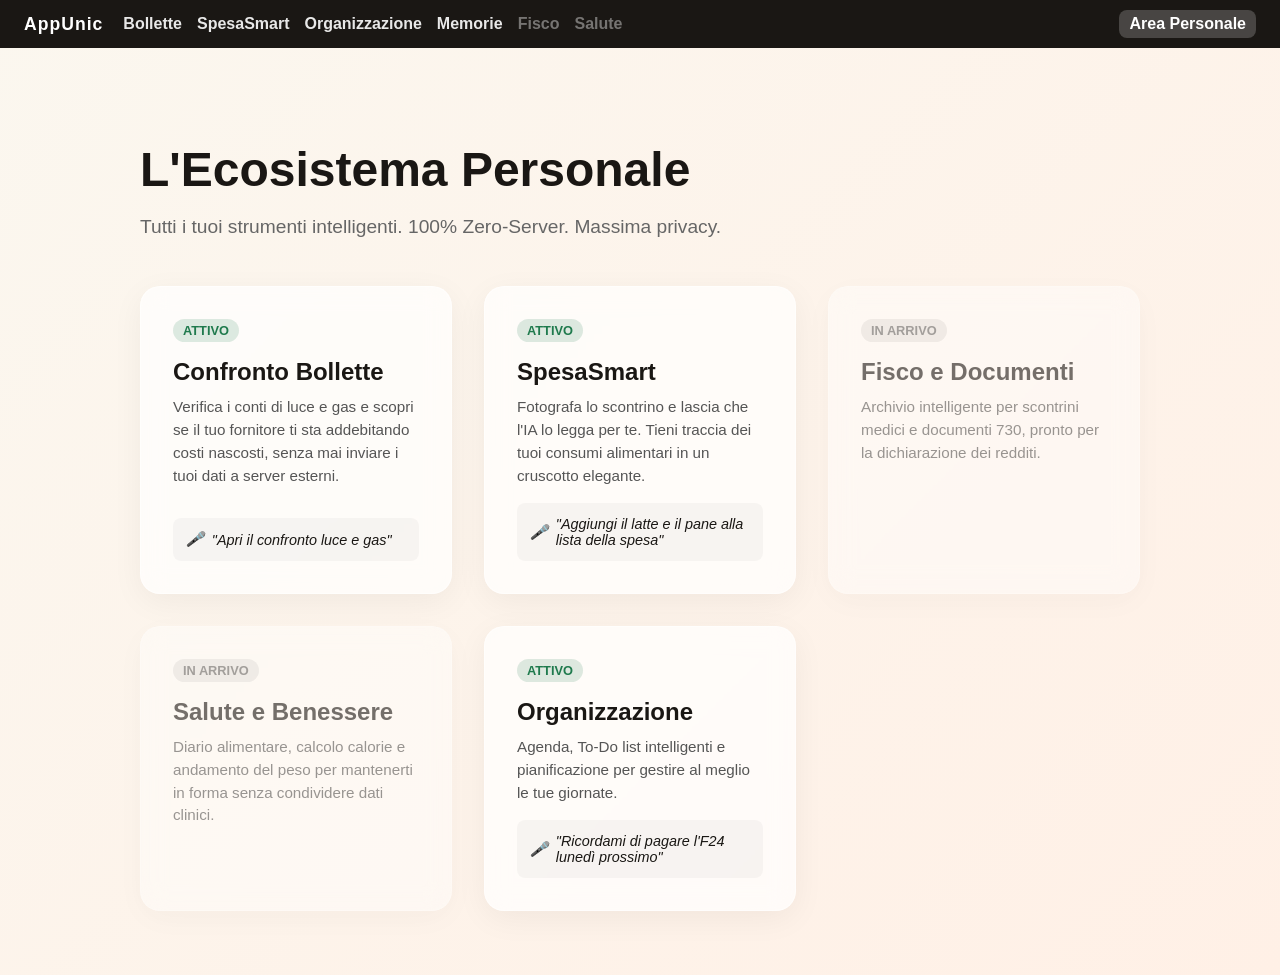
==== index.html @ 3f3c7faf "Aggiornamento del sito — 2026-08-24" ====
<!doctype html>
<html lang="it">
  <head>
    <meta charset="UTF-8" />
    <meta name="viewport" content="width=device-width, initial-scale=1.0" />
    <title>Ecosistema AppUnic</title>
    <meta name="description" content="Il tuo ecosistema intelligente e 100% Zero-Server. Bollette, Spesa e molto altro, nel massimo rispetto della tua privacy." />
    <style>
      :root {
        --carta: #FBF7EF;
        --inchiostro: #1A1714;
        --mandarino: #FF6A2B;
        --basilico: #1F7A4D;
        --sans: -apple-system, BlinkMacSystemFont, 'Segoe UI', Roboto, Helvetica, Arial, sans-serif;
      }
      body {
        margin: 0;
        font-family: var(--sans);
        background: linear-gradient(135deg, var(--carta) 0%, #fff0e6 100%);
        color: var(--inchiostro);
        min-height: 100vh;
      }
      nav {
        background: var(--inchiostro);
        color: white;
        padding: 15px 24px;
        display: flex;
        justify-content: space-between;
        align-items: center;
      }
      .brand {
        font-weight: 800;
        font-size: 1.4rem;
        letter-spacing: 1px;
        text-decoration: none;
        color: white;
      }
      .container {
        max-width: 1000px;
        margin: 0 auto;
        padding: 4rem 2rem;
      }
      h1 {
        font-size: 3rem;
        margin-bottom: 0.5rem;
        line-height: 1.1;
      }
      p.subtitle {
        font-size: 1.2rem;
        color: #666;
        margin-bottom: 3rem;
      }
      .grid {
        display: grid;
        grid-template-columns: repeat(auto-fill, minmax(300px, 1fr));
        gap: 2rem;
      }
      .card {
        background: rgba(255, 255, 255, 0.7);
        backdrop-filter: blur(12px);
        border: 1px solid rgba(255, 255, 255, 0.5);
        border-radius: 20px;
        padding: 2rem;
        text-decoration: none;
        color: var(--inchiostro);
        box-shadow: 0 8px 32px rgba(26, 23, 20, 0.05);
        transition: transform 0.2s ease, box-shadow 0.2s ease;
        display: flex;
        flex-direction: column;
      }
      .card:hover {
        transform: translateY(-5px);
        box-shadow: 0 15px 40px rgba(26, 23, 20, 0.1);
      }
      .card.disabled {
        opacity: 0.6;
        pointer-events: none;
      }
      .card h2 {
        margin: 0 0 10px 0;
        font-size: 1.5rem;
      }
      .card p {
        margin: 0;
        color: #555;
        font-size: 0.95rem;
        line-height: 1.5;
        flex-grow: 1;
      }
      .status {
        display: inline-block;
        padding: 4px 10px;
        border-radius: 20px;
        font-size: 0.8rem;
        font-weight: bold;
        margin-bottom: 1rem;
        align-self: flex-start;
      }
      .status.active {
        background: rgba(31, 122, 77, 0.15);
        color: var(--basilico);
      }
      .status.soon {
        background: rgba(26, 23, 20, 0.1);
        color: #666;
      }
      .voice-example {
        margin-top: 1rem;
        padding: 0.8rem;
        background: rgba(0,0,0,0.03);
        border-radius: 8px;
        font-size: 0.9rem;
        color: var(--inchiostro-tenue);
        font-style: italic;
        display: flex;
        align-items: center;
        gap: 8px;
      }
      .btn-personale {
        background: rgba(255, 255, 255, 0.2);
        color: white;
        padding: 8px 16px;
        border-radius: 8px;
        text-decoration: none;
        font-weight: bold;
        font-size: 0.95rem;
        transition: background 0.2s ease;
      }
      .btn-personale:hover {
        background: rgba(255, 255, 255, 0.3);
      }
    </style>
  </head>
  <body>
    <nav style="background: var(--inchiostro, #1A1714); color: white; padding: 10px 24px; display: flex; gap: 20px; align-items: center; position: sticky; top: 0; z-index: 1000;">
      <a href="./index.html" class="brand" style="font-weight: 800; font-size: 1.1rem; letter-spacing: 1px; color: white; text-decoration: none;">AppUnic</a>
      <div style="display: flex; gap: 15px; flex-wrap: wrap;">
        <a href="./bollette.html" style="color: white; text-decoration: none; font-weight: bold; opacity: 0.9;">Bollette</a>
        <a href="./spesasmart.html" style="color: white; text-decoration: none; font-weight: bold; opacity: 0.9;">SpesaSmart</a>
        <a href="./organizzazione.html" style="color: white; text-decoration: none; font-weight: bold; opacity: 0.9;">Organizzazione</a>
        <a href="./memorie.html" style="color: white; text-decoration: none; font-weight: bold; opacity: 0.9;">Memorie</a>
        <a href="#" style="color: white; text-decoration: none; font-weight: bold; opacity: 0.4; cursor: not-allowed;">Fisco</a>
        <a href="#" style="color: white; text-decoration: none; font-weight: bold; opacity: 0.4; cursor: not-allowed;">Salute</a>
      </div>
      <a href="./area-personale.html" style="margin-left: auto; color: white; text-decoration: none; padding: 5px 10px; font-weight: bold; background: rgba(255, 255, 255, 0.2); border-radius: 8px;">Area Personale</a>
    </nav>
    <div class="container">
      <h1>L'Ecosistema Personale</h1>
      <p class="subtitle">Tutti i tuoi strumenti intelligenti. 100% Zero-Server. Massima privacy.</p>
      
      <div class="grid">
        <a href="./bollette.html" class="card">
          <span class="status active">ATTIVO</span>
          <h2>Confronto Bollette</h2>
          <p>Verifica i conti di luce e gas e scopri se il tuo fornitore ti sta addebitando costi nascosti, senza mai inviare i tuoi dati a server esterni.</p>
          <div class="voice-example">
            <span>🎤</span> "Apri il confronto luce e gas"
          </div>
        </a>
        
        <a href="./spesasmart.html" class="card">
          <span class="status active">ATTIVO</span>
          <h2>SpesaSmart</h2>
          <p>Fotografa lo scontrino e lascia che l'IA lo legga per te. Tieni traccia dei tuoi consumi alimentari in un cruscotto elegante.</p>
          <div class="voice-example">
            <span>🎤</span> "Aggiungi il latte e il pane alla lista della spesa"
          </div>
        </a>
        
        <div class="card disabled">
          <span class="status soon">IN ARRIVO</span>
          <h2>Fisco e Documenti</h2>
          <p>Archivio intelligente per scontrini medici e documenti 730, pronto per la dichiarazione dei redditi.</p>
        </div>

        <div class="card disabled">
          <span class="status soon">IN ARRIVO</span>
          <h2>Salute e Benessere</h2>
          <p>Diario alimentare, calcolo calorie e andamento del peso per mantenerti in forma senza condividere dati clinici.</p>
        </div>

        <a href="./organizzazione.html" class="card">
          <span class="status active">ATTIVO</span>
          <h2>Organizzazione</h2>
          <p>Agenda, To-Do list intelligenti e pianificazione per gestire al meglio le tue giornate.</p>
          <div class="voice-example">
            <span>🎤</span> "Ricordami di pagare l'F24 lunedì prossimo"
          </div>
        </a>
      </div>
    </div>
  </body>
</html>
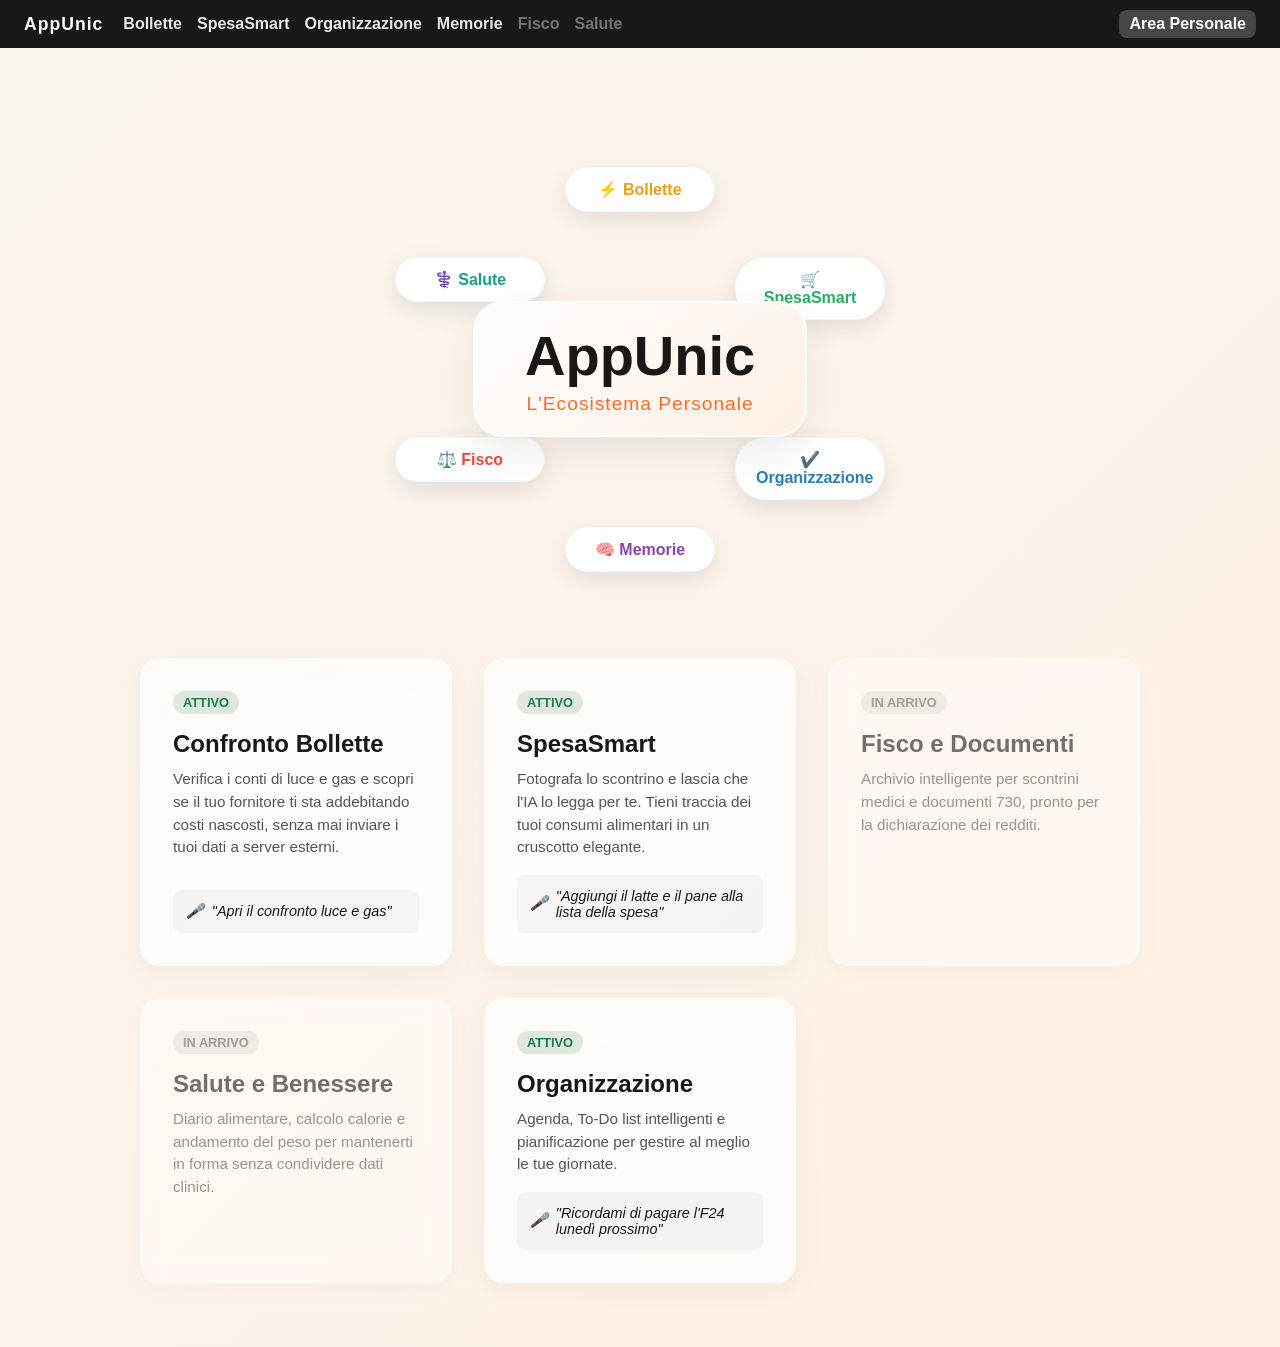
==== commit 658a05a6: "Aggiornamento del sito — 2026-08-25" ====
--- a/index.html
+++ b/index.html
@@ -128,6 +128,90 @@
       }
       .btn-personale:hover {
         background: rgba(255, 255, 255, 0.3);
+      }
+      
+      /* Stili Animazione Home */
+      .hero-animation {
+        position: relative;
+        width: 100%;
+        height: 450px;
+        display: flex;
+        justify-content: center;
+        align-items: center;
+        margin: 2rem 0 4rem 0;
+      }
+      .hero-center {
+        position: relative;
+        font-size: 3.5rem;
+        font-weight: 900;
+        color: var(--inchiostro);
+        z-index: 10;
+        animation: popIn 1s cubic-bezier(0.175, 0.885, 0.32, 1.275) forwards;
+        background: rgba(255, 255, 255, 0.8);
+        backdrop-filter: blur(10px);
+        -webkit-backdrop-filter: blur(10px);
+        padding: 20px 50px;
+        border-radius: 30px;
+        box-shadow: 0 15px 40px rgba(0,0,0,0.08);
+        border: 2px solid rgba(255, 255, 255, 0.9);
+        text-align: center;
+        background: linear-gradient(135deg, rgba(255,255,255,0.9) 0%, rgba(255,240,230,0.9) 100%);
+      }
+      .hero-center span {
+        display: block;
+        font-size: 1.2rem;
+        font-weight: 500;
+        color: var(--mandarino);
+        margin-top: 5px;
+        letter-spacing: 1px;
+      }
+      .service-orb {
+        position: absolute;
+        top: 50%;
+        left: 50%;
+        background: white;
+        padding: 12px 20px;
+        border-radius: 30px;
+        font-weight: bold;
+        color: var(--inchiostro);
+        box-shadow: 0 8px 25px rgba(0,0,0,0.1);
+        border: 1px solid rgba(0,0,0,0.03);
+        opacity: 0;
+        margin-top: -22px; 
+        margin-left: -75px; 
+        text-align: center;
+        width: 150px;
+        box-sizing: border-box;
+        z-index: 5;
+      }
+      
+      .orb-1 { animation: popOrb1 0.7s cubic-bezier(0.175, 0.885, 0.32, 1.275) forwards; animation-delay: 0.5s; color: #f39c12; }
+      .orb-2 { animation: popOrb2 0.7s cubic-bezier(0.175, 0.885, 0.32, 1.275) forwards; animation-delay: 0.9s; color: #27ae60; }
+      .orb-3 { animation: popOrb3 0.7s cubic-bezier(0.175, 0.885, 0.32, 1.275) forwards; animation-delay: 1.3s; color: #2980b9; }
+      .orb-4 { animation: popOrb4 0.7s cubic-bezier(0.175, 0.885, 0.32, 1.275) forwards; animation-delay: 1.7s; color: #8e44ad; }
+      .orb-5 { animation: popOrb5 0.7s cubic-bezier(0.175, 0.885, 0.32, 1.275) forwards; animation-delay: 2.1s; color: #e74c3c; }
+      .orb-6 { animation: popOrb6 0.7s cubic-bezier(0.175, 0.885, 0.32, 1.275) forwards; animation-delay: 2.5s; color: #16a085; }
+
+      @keyframes popIn {
+        0% { opacity: 0; transform: scale(0.5); }
+        100% { opacity: 1; transform: scale(1); }
+      }
+      @keyframes popOrb1 { 100% { opacity: 1; transform: translate(0, -180px); } }
+      @keyframes popOrb2 { 100% { opacity: 1; transform: translate(170px, -90px); } }
+      @keyframes popOrb3 { 100% { opacity: 1; transform: translate(170px, 90px); } }
+      @keyframes popOrb4 { 100% { opacity: 1; transform: translate(0, 180px); } }
+      @keyframes popOrb5 { 100% { opacity: 1; transform: translate(-170px, 90px); } }
+      @keyframes popOrb6 { 100% { opacity: 1; transform: translate(-170px, -90px); } }
+
+      @media (max-width: 600px) {
+        .hero-animation { height: 350px; }
+        .hero-center { font-size: 2.5rem; padding: 15px 30px; }
+        @keyframes popOrb1 { 100% { opacity: 1; transform: translate(0, -140px); } }
+        @keyframes popOrb2 { 100% { opacity: 1; transform: translate(120px, -70px); } }
+        @keyframes popOrb3 { 100% { opacity: 1; transform: translate(120px, 70px); } }
+        @keyframes popOrb4 { 100% { opacity: 1; transform: translate(0, 140px); } }
+        @keyframes popOrb5 { 100% { opacity: 1; transform: translate(-120px, 70px); } }
+        @keyframes popOrb6 { 100% { opacity: 1; transform: translate(-120px, -70px); } }
       }
     </style>
   </head>
@@ -144,9 +228,24 @@
       </div>
       <a href="./area-personale.html" style="margin-left: auto; color: white; text-decoration: none; padding: 5px 10px; font-weight: bold; background: rgba(255, 255, 255, 0.2); border-radius: 8px;">Area Personale</a>
     </nav>
+    
     <div class="container">
-      <h1>L'Ecosistema Personale</h1>
-      <p class="subtitle">Tutti i tuoi strumenti intelligenti. 100% Zero-Server. Massima privacy.</p>
+      
+      <!-- Sezione Animata Hero -->
+      <div class="hero-animation">
+        <div class="service-orb orb-1">⚡ Bollette</div>
+        <div class="service-orb orb-2">🛒 SpesaSmart</div>
+        <div class="service-orb orb-3">✔️ Organizzazione</div>
+        <div class="service-orb orb-4">🧠 Memorie</div>
+        <div class="service-orb orb-5">⚖️ Fisco</div>
+        <div class="service-orb orb-6">⚕️ Salute</div>
+        
+        <div class="hero-center">
+          AppUnic
+          <span>L'Ecosistema Personale</span>
+        </div>
+      </div>
+
       
       <div class="grid">
         <a href="./bollette.html" class="card">
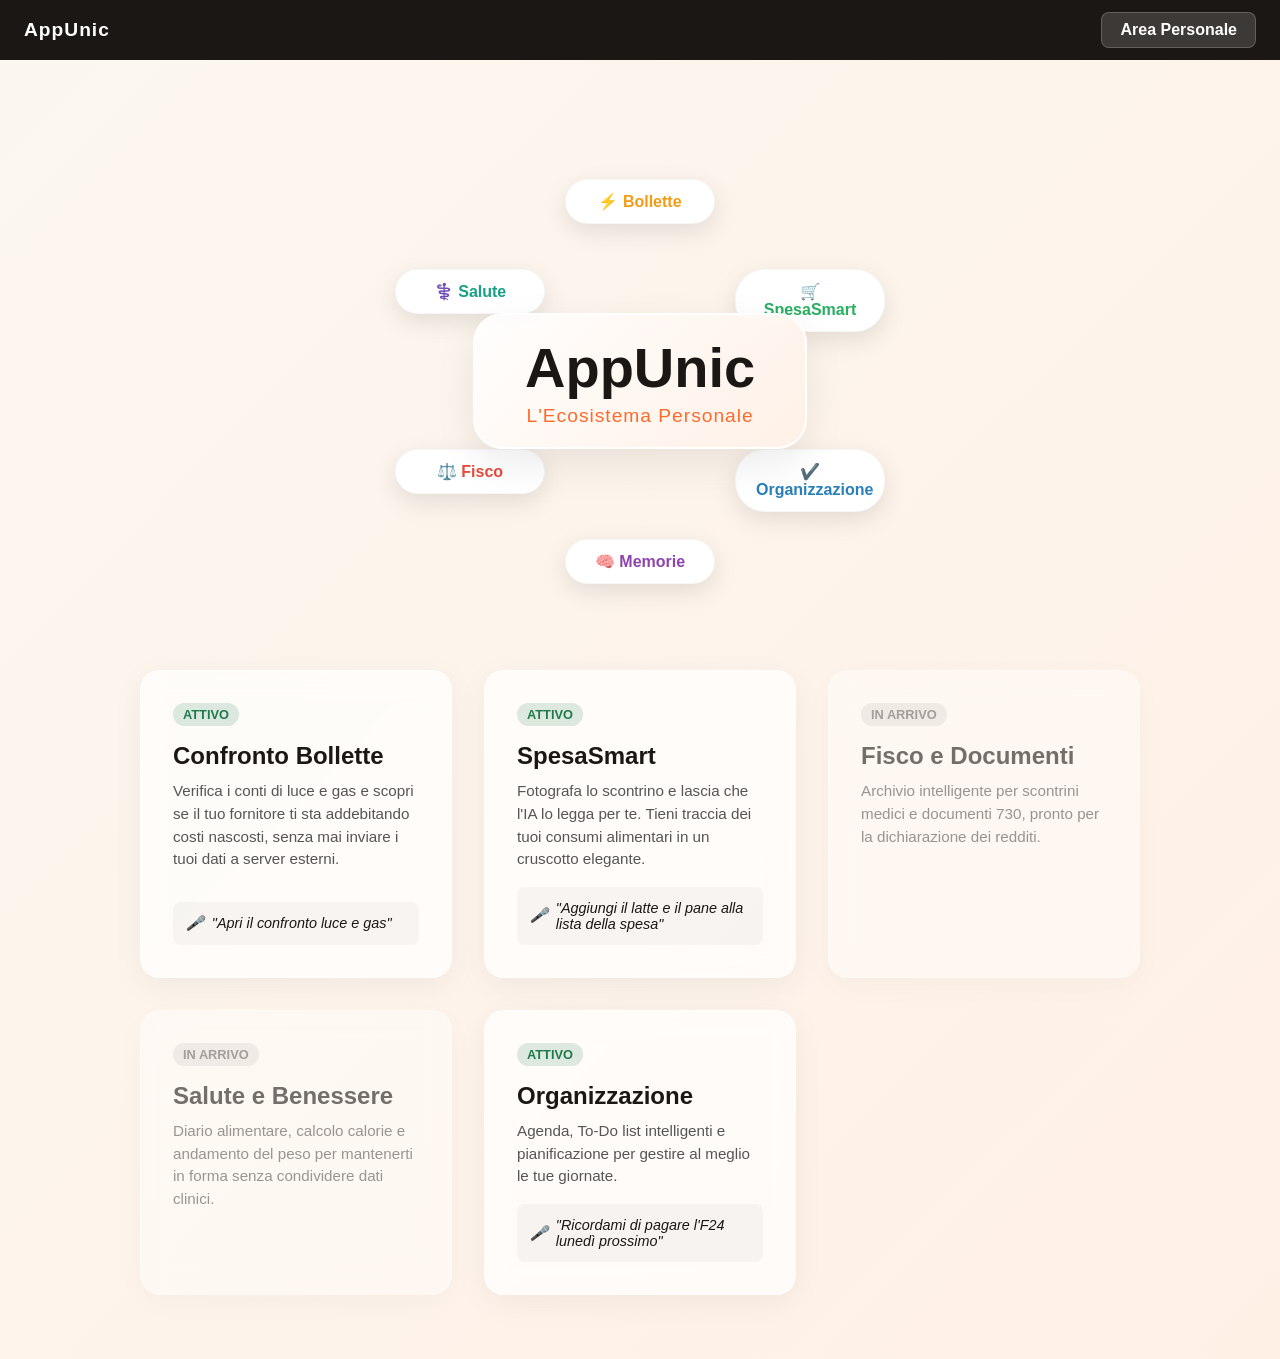
==== commit 41d45785: "Aggiornamento del sito — 2026-08-25" ====
--- a/index.html
+++ b/index.html
@@ -216,17 +216,9 @@
     </style>
   </head>
   <body>
-    <nav style="background: var(--inchiostro, #1A1714); color: white; padding: 10px 24px; display: flex; gap: 20px; align-items: center; position: sticky; top: 0; z-index: 1000;">
-      <a href="./index.html" class="brand" style="font-weight: 800; font-size: 1.1rem; letter-spacing: 1px; color: white; text-decoration: none;">AppUnic</a>
-      <div style="display: flex; gap: 15px; flex-wrap: wrap;">
-        <a href="./bollette.html" style="color: white; text-decoration: none; font-weight: bold; opacity: 0.9;">Bollette</a>
-        <a href="./spesasmart.html" style="color: white; text-decoration: none; font-weight: bold; opacity: 0.9;">SpesaSmart</a>
-        <a href="./organizzazione.html" style="color: white; text-decoration: none; font-weight: bold; opacity: 0.9;">Organizzazione</a>
-        <a href="./memorie.html" style="color: white; text-decoration: none; font-weight: bold; opacity: 0.9;">Memorie</a>
-        <a href="#" style="color: white; text-decoration: none; font-weight: bold; opacity: 0.4; cursor: not-allowed;">Fisco</a>
-        <a href="#" style="color: white; text-decoration: none; font-weight: bold; opacity: 0.4; cursor: not-allowed;">Salute</a>
-      </div>
-      <a href="./area-personale.html" style="margin-left: auto; color: white; text-decoration: none; padding: 5px 10px; font-weight: bold; background: rgba(255, 255, 255, 0.2); border-radius: 8px;">Area Personale</a>
+    <nav style="background: var(--inchiostro, #1A1714); color: white; padding: 12px 24px; display: flex; justify-content: space-between; align-items: center; position: sticky; top: 0; z-index: 1000;">
+      <a href="./index.html" class="brand" style="font-weight: 800; font-size: 1.2rem; letter-spacing: 1px; color: white; text-decoration: none;">AppUnic</a>
+      <a href="./area-personale.html" style="color: white; text-decoration: none; padding: 8px 18px; font-weight: bold; background: rgba(255, 255, 255, 0.15); border-radius: 8px; transition: all 0.2s; border: 1px solid rgba(255,255,255,0.2);">Area Personale</a>
     </nav>
     
     <div class="container">
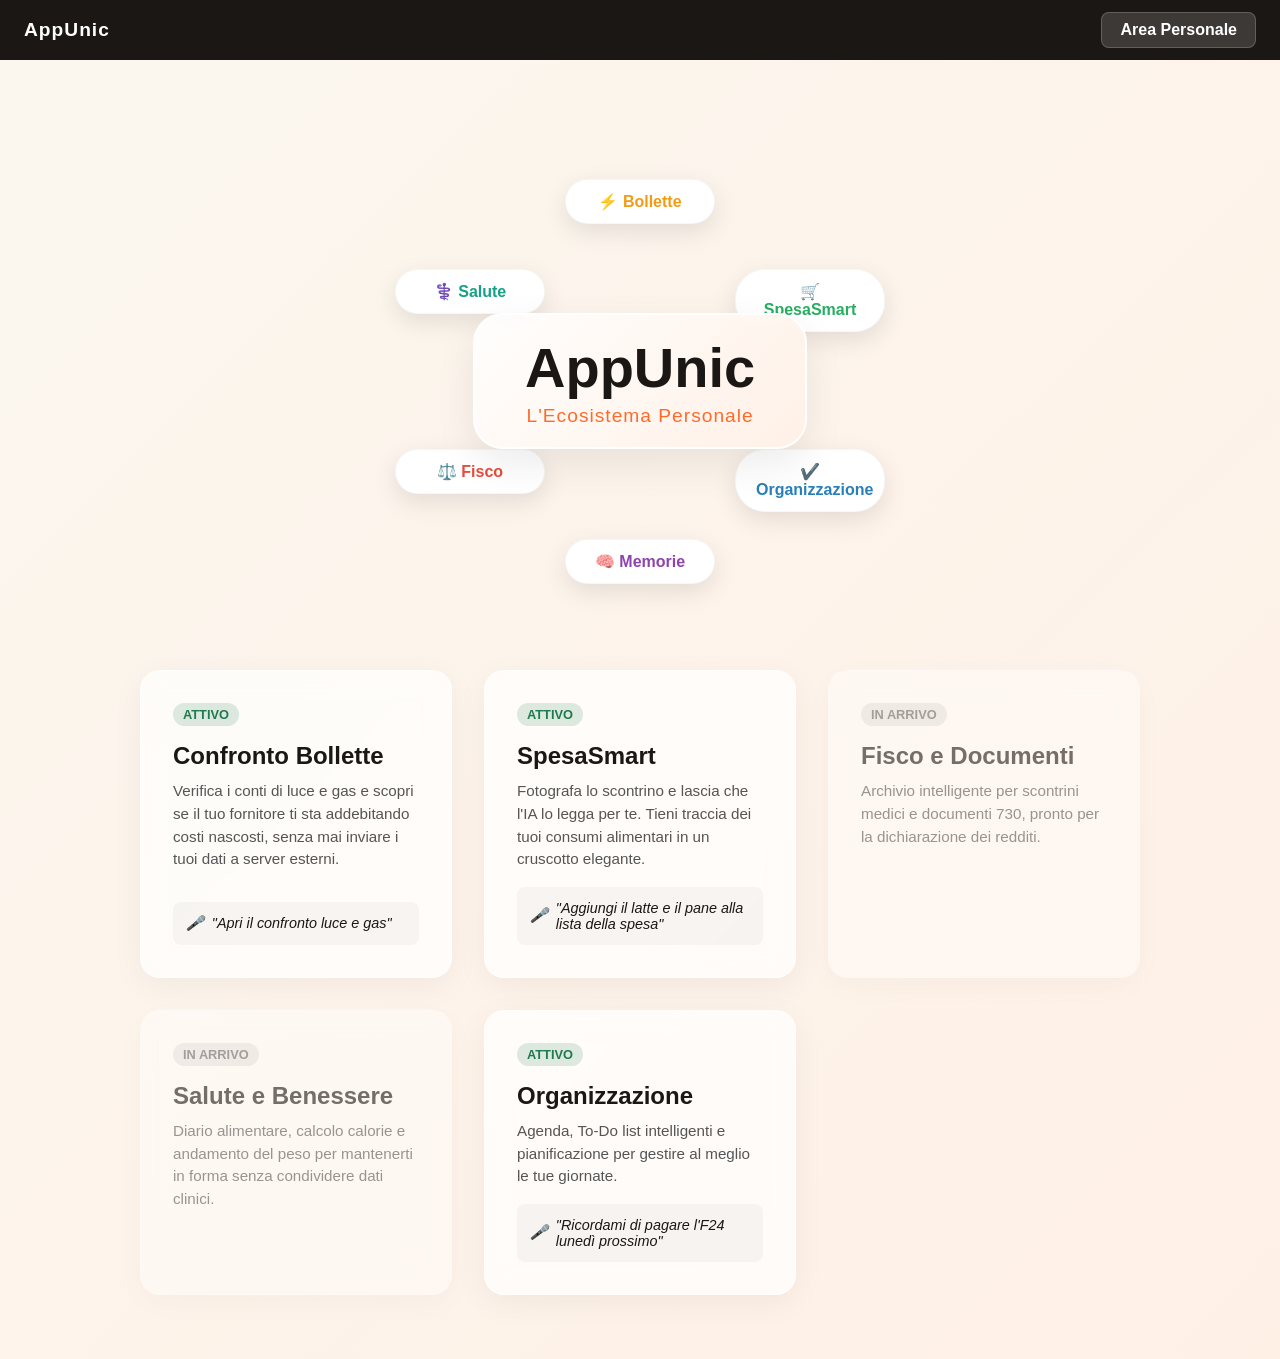
==== commit fcdaffe0: "Aggiornamento del sito — 2026-08-25" ====
--- a/index.html
+++ b/index.html
@@ -61,20 +61,19 @@
         border: 1px solid rgba(255, 255, 255, 0.5);
         border-radius: 20px;
         padding: 2rem;
-        text-decoration: none;
         color: var(--inchiostro);
         box-shadow: 0 8px 32px rgba(26, 23, 20, 0.05);
         transition: transform 0.2s ease, box-shadow 0.2s ease;
         display: flex;
         flex-direction: column;
+        cursor: default;
       }
       .card:hover {
-        transform: translateY(-5px);
-        box-shadow: 0 15px 40px rgba(26, 23, 20, 0.1);
+        transform: translateY(-3px);
+        box-shadow: 0 12px 36px rgba(26, 23, 20, 0.08);
       }
       .card.disabled {
         opacity: 0.6;
-        pointer-events: none;
       }
       .card h2 {
         margin: 0 0 10px 0;
@@ -240,23 +239,23 @@
 
       
       <div class="grid">
-        <a href="./bollette.html" class="card">
+        <div class="card">
           <span class="status active">ATTIVO</span>
           <h2>Confronto Bollette</h2>
           <p>Verifica i conti di luce e gas e scopri se il tuo fornitore ti sta addebitando costi nascosti, senza mai inviare i tuoi dati a server esterni.</p>
           <div class="voice-example">
             <span>🎤</span> "Apri il confronto luce e gas"
           </div>
-        </a>
+        </div>
         
-        <a href="./spesasmart.html" class="card">
+        <div class="card">
           <span class="status active">ATTIVO</span>
           <h2>SpesaSmart</h2>
           <p>Fotografa lo scontrino e lascia che l'IA lo legga per te. Tieni traccia dei tuoi consumi alimentari in un cruscotto elegante.</p>
           <div class="voice-example">
             <span>🎤</span> "Aggiungi il latte e il pane alla lista della spesa"
           </div>
-        </a>
+        </div>
         
         <div class="card disabled">
           <span class="status soon">IN ARRIVO</span>
@@ -270,14 +269,14 @@
           <p>Diario alimentare, calcolo calorie e andamento del peso per mantenerti in forma senza condividere dati clinici.</p>
         </div>
 
-        <a href="./organizzazione.html" class="card">
+        <div class="card">
           <span class="status active">ATTIVO</span>
           <h2>Organizzazione</h2>
           <p>Agenda, To-Do list intelligenti e pianificazione per gestire al meglio le tue giornate.</p>
           <div class="voice-example">
             <span>🎤</span> "Ricordami di pagare l'F24 lunedì prossimo"
           </div>
-        </a>
+        </div>
       </div>
     </div>
   </body>
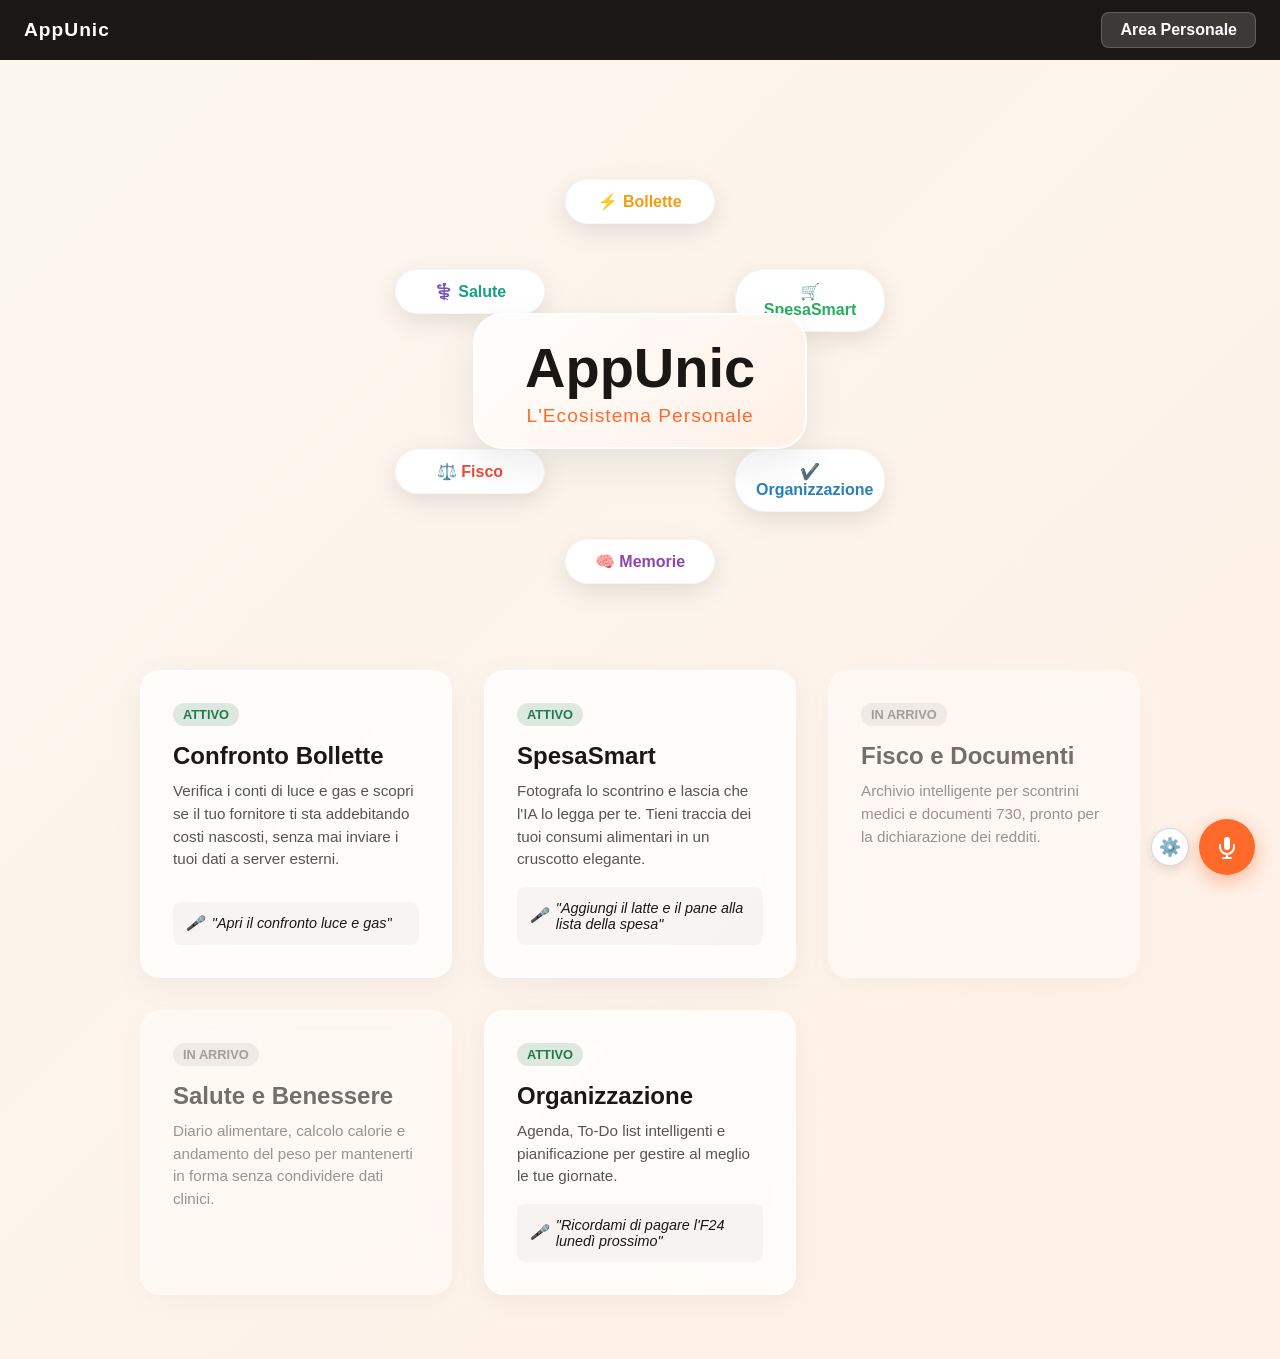
==== commit ac5316fa: "Aggiornamento del sito — 2026-08-25" ====
--- a/index.html
+++ b/index.html
@@ -1,10 +1,10 @@
-<!doctype html>
-<html lang="it">
-  <head>
-    <meta charset="UTF-8" />
-    <meta name="viewport" content="width=device-width, initial-scale=1.0" />
-    <title>Ecosistema AppUnic</title>
-    <meta name="description" content="Il tuo ecosistema intelligente e 100% Zero-Server. Bollette, Spesa e molto altro, nel massimo rispetto della tua privacy." />
+<!doctype html>
+<html lang="it">
+  <head>
+    <meta charset="UTF-8" />
+    <meta name="viewport" content="width=device-width, initial-scale=1.0" />
+    <title>Ecosistema AppUnic</title>
+    <meta name="description" content="Il tuo ecosistema intelligente e 100% Zero-Server. Bollette, Spesa e molto altro, nel massimo rispetto della tua privacy." />
     <style>
       :root {
         --carta: #FBF7EF;
@@ -212,72 +212,75 @@
         @keyframes popOrb5 { 100% { opacity: 1; transform: translate(-120px, 70px); } }
         @keyframes popOrb6 { 100% { opacity: 1; transform: translate(-120px, -70px); } }
       }
-    </style>
-  </head>
-  <body>
-    <nav style="background: var(--inchiostro, #1A1714); color: white; padding: 12px 24px; display: flex; justify-content: space-between; align-items: center; position: sticky; top: 0; z-index: 1000;">
-      <a href="./index.html" class="brand" style="font-weight: 800; font-size: 1.2rem; letter-spacing: 1px; color: white; text-decoration: none;">AppUnic</a>
-      <a href="./area-personale.html" style="color: white; text-decoration: none; padding: 8px 18px; font-weight: bold; background: rgba(255, 255, 255, 0.15); border-radius: 8px; transition: all 0.2s; border: 1px solid rgba(255,255,255,0.2);">Area Personale</a>
-    </nav>
-    
-    <div class="container">
-      
-      <!-- Sezione Animata Hero -->
-      <div class="hero-animation">
-        <div class="service-orb orb-1">⚡ Bollette</div>
-        <div class="service-orb orb-2">🛒 SpesaSmart</div>
-        <div class="service-orb orb-3">✔️ Organizzazione</div>
-        <div class="service-orb orb-4">🧠 Memorie</div>
-        <div class="service-orb orb-5">⚖️ Fisco</div>
-        <div class="service-orb orb-6">⚕️ Salute</div>
-        
-        <div class="hero-center">
-          AppUnic
-          <span>L'Ecosistema Personale</span>
-        </div>
-      </div>
-
-      
-      <div class="grid">
-        <div class="card">
-          <span class="status active">ATTIVO</span>
-          <h2>Confronto Bollette</h2>
-          <p>Verifica i conti di luce e gas e scopri se il tuo fornitore ti sta addebitando costi nascosti, senza mai inviare i tuoi dati a server esterni.</p>
-          <div class="voice-example">
-            <span>🎤</span> "Apri il confronto luce e gas"
-          </div>
-        </div>
-        
-        <div class="card">
-          <span class="status active">ATTIVO</span>
-          <h2>SpesaSmart</h2>
-          <p>Fotografa lo scontrino e lascia che l'IA lo legga per te. Tieni traccia dei tuoi consumi alimentari in un cruscotto elegante.</p>
-          <div class="voice-example">
-            <span>🎤</span> "Aggiungi il latte e il pane alla lista della spesa"
-          </div>
-        </div>
-        
-        <div class="card disabled">
-          <span class="status soon">IN ARRIVO</span>
-          <h2>Fisco e Documenti</h2>
-          <p>Archivio intelligente per scontrini medici e documenti 730, pronto per la dichiarazione dei redditi.</p>
-        </div>
-
-        <div class="card disabled">
-          <span class="status soon">IN ARRIVO</span>
-          <h2>Salute e Benessere</h2>
-          <p>Diario alimentare, calcolo calorie e andamento del peso per mantenerti in forma senza condividere dati clinici.</p>
-        </div>
-
-        <div class="card">
-          <span class="status active">ATTIVO</span>
-          <h2>Organizzazione</h2>
-          <p>Agenda, To-Do list intelligenti e pianificazione per gestire al meglio le tue giornate.</p>
-          <div class="voice-example">
-            <span>🎤</span> "Ricordami di pagare l'F24 lunedì prossimo"
-          </div>
-        </div>
-      </div>
-    </div>
-  </body>
-</html>
+    </style>
+    <script type="module" crossorigin src="./assets/VoiceAssistant-Clf6S8ew.js"></script>
+    <script type="module" crossorigin src="./assets/globalVoice-tp6Gybrb.js"></script>
+  </head>
+  <body>
+    <nav style="background: var(--inchiostro, #1A1714); color: white; padding: 12px 24px; display: flex; justify-content: space-between; align-items: center; position: sticky; top: 0; z-index: 1000;">
+      <a href="./index.html" class="brand" style="font-weight: 800; font-size: 1.2rem; letter-spacing: 1px; color: white; text-decoration: none;">AppUnic</a>
+      <a href="./area-personale.html" style="color: white; text-decoration: none; padding: 8px 18px; font-weight: bold; background: rgba(255, 255, 255, 0.15); border-radius: 8px; transition: all 0.2s; border: 1px solid rgba(255,255,255,0.2);">Area Personale</a>
+    </nav>
+    
+    <div class="container">
+      
+      <!-- Sezione Animata Hero -->
+      <div class="hero-animation">
+        <div class="service-orb orb-1">⚡ Bollette</div>
+        <div class="service-orb orb-2">🛒 SpesaSmart</div>
+        <div class="service-orb orb-3">✔️ Organizzazione</div>
+        <div class="service-orb orb-4">🧠 Memorie</div>
+        <div class="service-orb orb-5">⚖️ Fisco</div>
+        <div class="service-orb orb-6">⚕️ Salute</div>
+        
+        <div class="hero-center">
+          AppUnic
+          <span>L'Ecosistema Personale</span>
+        </div>
+      </div>
+
+      
+      <div class="grid">
+        <div class="card">
+          <span class="status active">ATTIVO</span>
+          <h2>Confronto Bollette</h2>
+          <p>Verifica i conti di luce e gas e scopri se il tuo fornitore ti sta addebitando costi nascosti, senza mai inviare i tuoi dati a server esterni.</p>
+          <div class="voice-example">
+            <span>🎤</span> "Apri il confronto luce e gas"
+          </div>
+        </div>
+        
+        <div class="card">
+          <span class="status active">ATTIVO</span>
+          <h2>SpesaSmart</h2>
+          <p>Fotografa lo scontrino e lascia che l'IA lo legga per te. Tieni traccia dei tuoi consumi alimentari in un cruscotto elegante.</p>
+          <div class="voice-example">
+            <span>🎤</span> "Aggiungi il latte e il pane alla lista della spesa"
+          </div>
+        </div>
+        
+        <div class="card disabled">
+          <span class="status soon">IN ARRIVO</span>
+          <h2>Fisco e Documenti</h2>
+          <p>Archivio intelligente per scontrini medici e documenti 730, pronto per la dichiarazione dei redditi.</p>
+        </div>
+
+        <div class="card disabled">
+          <span class="status soon">IN ARRIVO</span>
+          <h2>Salute e Benessere</h2>
+          <p>Diario alimentare, calcolo calorie e andamento del peso per mantenerti in forma senza condividere dati clinici.</p>
+        </div>
+
+        <div class="card">
+          <span class="status active">ATTIVO</span>
+          <h2>Organizzazione</h2>
+          <p>Agenda, To-Do list intelligenti e pianificazione per gestire al meglio le tue giornate.</p>
+          <div class="voice-example">
+            <span>🎤</span> "Ricordami di pagare l'F24 lunedì prossimo"
+          </div>
+        </div>
+      </div>
+    </div>+
+  </body>
+</html>
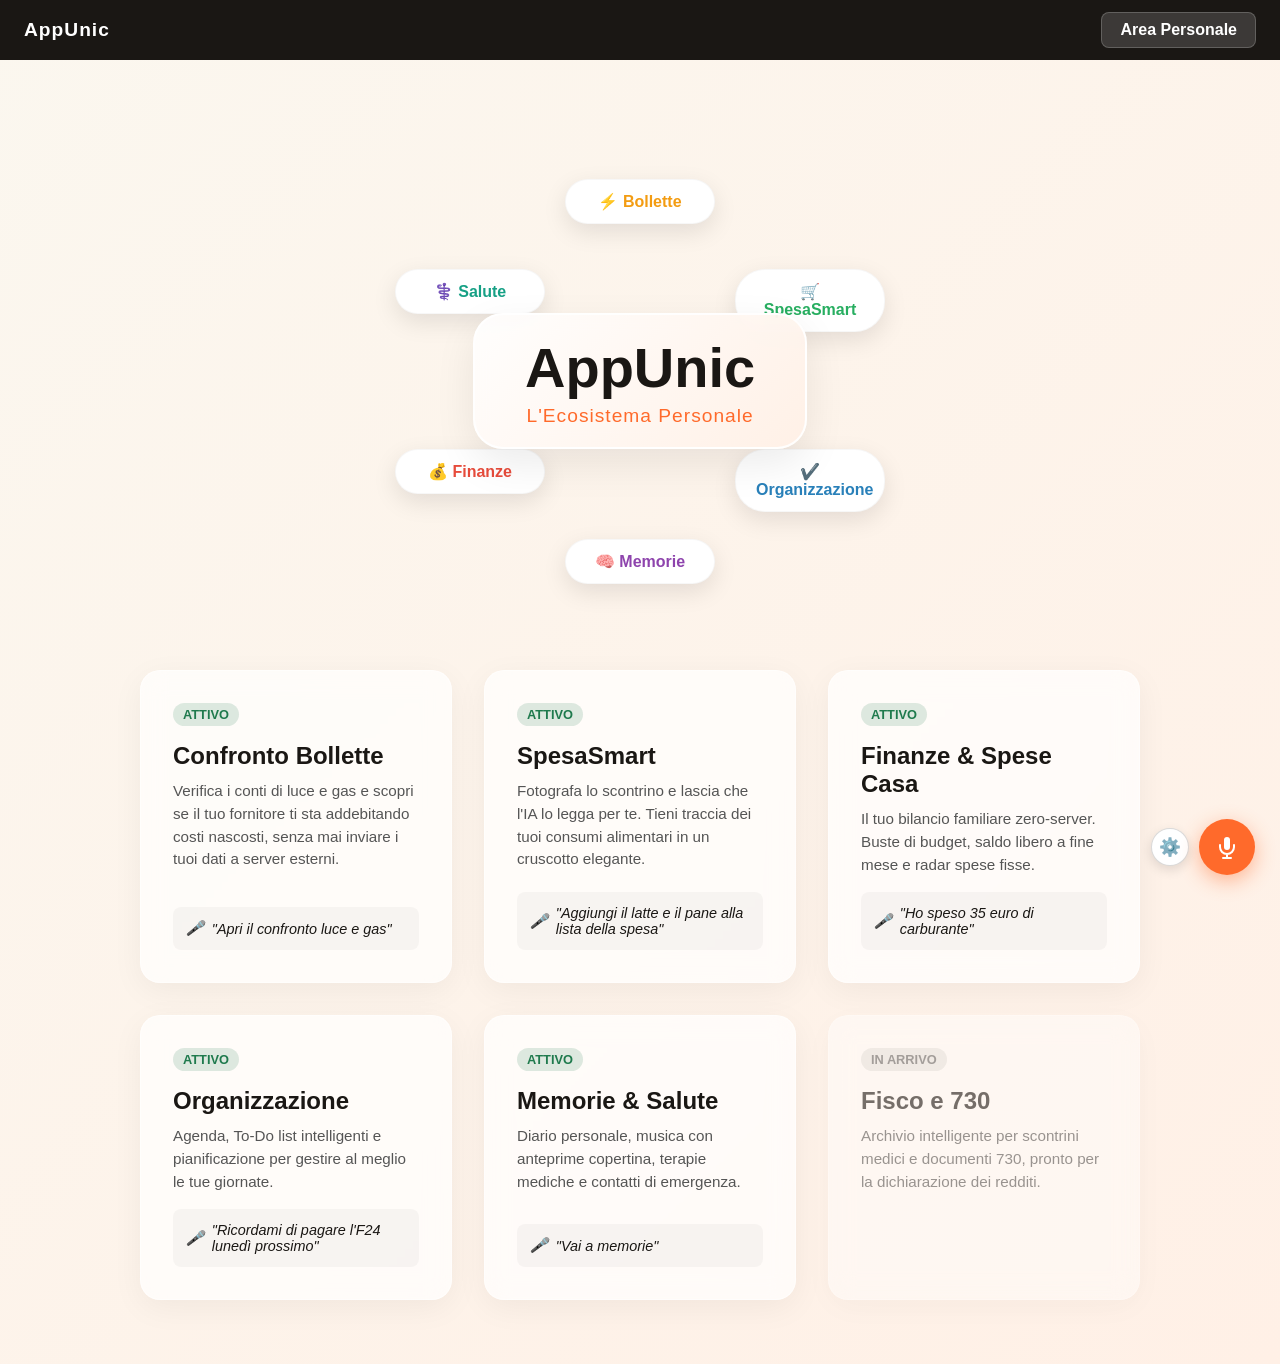
==== commit 629f5e32: "Aggiornamento del sito — 2026-08-25" ====
--- a/index.html
+++ b/index.html
@@ -213,8 +213,8 @@
         @keyframes popOrb6 { 100% { opacity: 1; transform: translate(-120px, -70px); } }
       }
     </style>
-    <script type="module" crossorigin src="./assets/VoiceAssistant-Clf6S8ew.js"></script>
-    <script type="module" crossorigin src="./assets/globalVoice-tp6Gybrb.js"></script>
+    <script type="module" crossorigin src="./assets/VoiceAssistant-CpTO9j7I.js"></script>
+    <script type="module" crossorigin src="./assets/globalVoice-DNmjMw79.js"></script>
   </head>
   <body>
     <nav style="background: var(--inchiostro, #1A1714); color: white; padding: 12px 24px; display: flex; justify-content: space-between; align-items: center; position: sticky; top: 0; z-index: 1000;">
@@ -230,7 +230,7 @@
         <div class="service-orb orb-2">🛒 SpesaSmart</div>
         <div class="service-orb orb-3">✔️ Organizzazione</div>
         <div class="service-orb orb-4">🧠 Memorie</div>
-        <div class="service-orb orb-5">⚖️ Fisco</div>
+        <div class="service-orb orb-5">💰 Finanze</div>
         <div class="service-orb orb-6">⚕️ Salute</div>
         
         <div class="hero-center">
@@ -259,25 +259,37 @@
           </div>
         </div>
         
+        <div class="card">
+          <span class="status active">ATTIVO</span>
+          <h2>Finanze & Spese Casa</h2>
+          <p>Il tuo bilancio familiare zero-server. Buste di budget, saldo libero a fine mese e radar spese fisse.</p>
+          <div class="voice-example">
+            <span>🎤</span> "Ho speso 35 euro di carburante"
+          </div>
+        </div>
+
+        <div class="card">
+          <span class="status active">ATTIVO</span>
+          <h2>Organizzazione</h2>
+          <p>Agenda, To-Do list intelligenti e pianificazione per gestire al meglio le tue giornate.</p>
+          <div class="voice-example">
+            <span>🎤</span> "Ricordami di pagare l'F24 lunedì prossimo"
+          </div>
+        </div>
+
+        <div class="card">
+          <span class="status active">ATTIVO</span>
+          <h2>Memorie & Salute</h2>
+          <p>Diario personale, musica con anteprime copertina, terapie mediche e contatti di emergenza.</p>
+          <div class="voice-example">
+            <span>🎤</span> "Vai a memorie"
+          </div>
+        </div>
+
         <div class="card disabled">
           <span class="status soon">IN ARRIVO</span>
-          <h2>Fisco e Documenti</h2>
+          <h2>Fisco e 730</h2>
           <p>Archivio intelligente per scontrini medici e documenti 730, pronto per la dichiarazione dei redditi.</p>
-        </div>
-
-        <div class="card disabled">
-          <span class="status soon">IN ARRIVO</span>
-          <h2>Salute e Benessere</h2>
-          <p>Diario alimentare, calcolo calorie e andamento del peso per mantenerti in forma senza condividere dati clinici.</p>
-        </div>
-
-        <div class="card">
-          <span class="status active">ATTIVO</span>
-          <h2>Organizzazione</h2>
-          <p>Agenda, To-Do list intelligenti e pianificazione per gestire al meglio le tue giornate.</p>
-          <div class="voice-example">
-            <span>🎤</span> "Ricordami di pagare l'F24 lunedì prossimo"
-          </div>
         </div>
       </div>
     </div>
